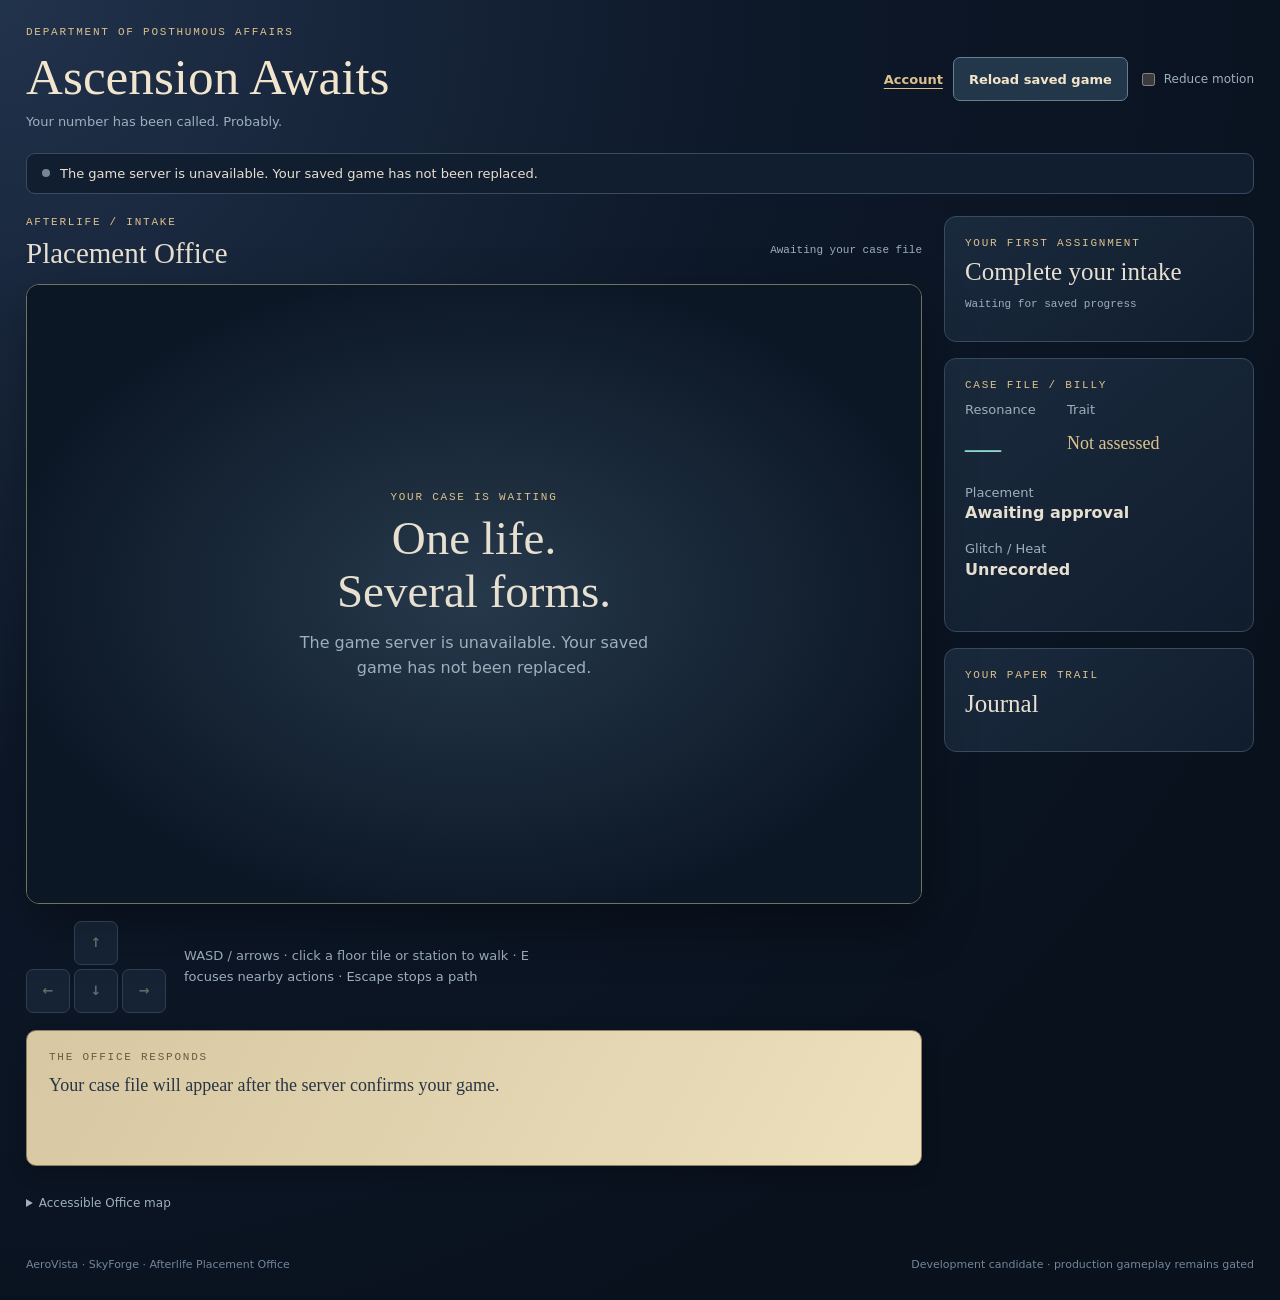
==== game/index.html @ ff219acd "feat(game): connect 9x7 Office intake and first saved Glitch consequence" ====
<!doctype html>
<html lang="en"><head><meta charset="utf-8"><meta name="viewport" content="width=device-width,initial-scale=1">
<title>Ascension Awaits — Afterlife Placement Office</title><link rel="icon" type="image/svg+xml" href="./office-icon.svg"><link rel="stylesheet" href="./office.css"></head>
<body><div class="shell"><header><div><p class="eyebrow">DEPARTMENT OF POSTHUMOUS AFFAIRS</p><h1>Ascension Awaits</h1><p class="subtitle">Your number has been called. Probably.</p></div>
<nav aria-label="Game navigation"><a href="../">Account</a><button id="reload-game" type="button">Reload saved game</button><label class="motion"><input type="checkbox" id="reduce-motion"> Reduce motion</label></nav></header>
<div class="connection"><span class="dot" id="connection-dot"></span><span id="connection-status" role="status">Connecting to your saved game…</span><span id="save-revision"></span></div>
<main class="play-layout"><section aria-label="Afterlife Office"><div class="scene-heading"><div><p class="eyebrow">AFTERLIFE / INTAKE</p><h2>Placement Office</h2></div><output id="position">Awaiting your case file</output></div>
<div class="scene-wrap"><div id="office-scene" class="scene-box" aria-label="Server-owned Afterlife Office scene"></div><div id="scene-cover"><p class="eyebrow">YOUR CASE IS WAITING</p><h2>One life.<br>Several forms.</h2><p id="cover-message">Loading your saved Office.</p><button id="begin-game" hidden>Begin Billy’s intake</button><a id="sign-in" href="https://ascension-auth.aerovista.us/login?next=%2Fgame%2F" hidden>Sign in with AeroVista</a></div></div>
<p id="scene-warning" class="quiet" hidden>The scene could not load. The accessible map and committed actions below remain available.</p>
<div class="controls"><div class="dpad" aria-label="Movement controls"><button data-direction="north" aria-label="Move north">↑</button><button data-direction="west" aria-label="Move west">←</button><button data-direction="south" aria-label="Move south">↓</button><button data-direction="east" aria-label="Move east">→</button></div><p class="quiet">WASD / arrows · click a floor tile or station to walk · E focuses nearby actions · Escape stops a path</p></div>
<section class="paper" aria-label="Current interaction"><p class="eyebrow">THE OFFICE RESPONDS</p><p id="latest-event" role="status">Your case file will appear after the server confirms your game.</p><div id="interaction-actions" class="action-row"></div></section>
<details class="map-details"><summary>Accessible Office map</summary><div id="accessible-map" role="group" aria-label="Office tiles"></div></details>
</section><aside><section class="panel" aria-label="Intake mission"><p class="eyebrow">YOUR FIRST ASSIGNMENT</p><h2>Complete your intake</h2><p id="mission-progress">Waiting for saved progress</p><ol id="mission-steps" class="mission-list"></ol><p id="intake-complete" class="complete" hidden>Intake complete. Your pass is ready.<small>This development build ends at the Placement Door.</small></p></section>
<section class="panel" aria-label="Billy case file"><p class="eyebrow">CASE FILE / BILLY</p><div class="assessment"><div><span class="quiet">Resonance</span><strong id="resonance">—</strong></div><div><span class="quiet">Trait</span><strong id="trait">Not assessed</strong></div></div><p id="trait-effect" class="quiet"></p><p><span class="quiet">Placement</span><br><strong id="placement">Awaiting approval</strong></p><p><span class="quiet">Glitch / Heat</span><br><strong id="glitch-status">Unrecorded</strong></p><ul id="inventory" class="inventory"></ul></section>
<section class="panel" aria-label="Saved journal"><p class="eyebrow">YOUR PAPER TRAIL</p><h2>Journal</h2><ol id="journal"></ol></section></aside></main>
<footer><span>AeroVista · SkyForge · Afterlife Placement Office</span><span id="build-scope">Development candidate · production gameplay remains gated</span></footer></div><script type="module" src="./main.mjs"></script></body></html>
---- game/office.css ----
:root{color-scheme:dark;font-family:system-ui,sans-serif;background:#09111d;color:#e7dfd0;--gold:#ddc28d;--muted:#9eafbd;--line:#394b60;--teal:#8edbd1}*{box-sizing:border-box}body{margin:0;background:radial-gradient(ellipse at top left,#21324b 0,#0d1829 42%,#09111d 80%);min-height:100vh}.shell{max-width:1440px;margin:auto;padding:26px}header{display:flex;justify-content:space-between;align-items:center;gap:20px;margin-bottom:20px}h1,h2,p{margin-top:0}h1{font:400 clamp(35px,4vw,54px) Georgia,serif;color:#f1e5ce;margin-bottom:6px}h2{font:400 25px Georgia,serif;margin-bottom:12px}.eyebrow{font:11px monospace;letter-spacing:.16em;color:var(--gold);margin-bottom:9px}.subtitle,.quiet{color:var(--muted);font-size:13px;line-height:1.6}.subtitle{margin:0}nav{display:flex;flex-wrap:wrap;align-items:center;gap:10px}button,a{font:600 13px system-ui,sans-serif}button{background:#23374b;border:1px solid #677e91;border-radius:7px;color:#f3e5c9;min-height:44px;padding:10px 15px;cursor:pointer}button:hover:not(:disabled){background:#344d65;border-color:var(--gold)}button:disabled{opacity:.4;cursor:default}button:focus-visible,a:focus-visible,summary:focus-visible{outline:3px solid var(--teal);outline-offset:3px}a{color:var(--gold);text-underline-offset:4px}.motion{font-size:12px;color:var(--muted);display:flex;align-items:center;gap:6px;min-height:44px}.connection{display:flex;align-items:center;gap:10px;padding:12px 15px;border:1px solid var(--line);border-radius:9px;background:#111e30;margin-bottom:22px;font-size:13px}.dot{width:8px;height:8px;flex:0 0 8px;border-radius:50%;background:#778594}.dot.ready{background:var(--teal);box-shadow:0 0 10px #8edbd155}#save-revision{margin-left:auto;color:var(--muted);font:11px monospace}.play-layout{display:grid;grid-template-columns:minmax(0,1fr) 310px;gap:22px}.scene-heading{display:flex;align-items:center;justify-content:space-between;gap:12px}.scene-heading h2{font-size:29px;margin-bottom:14px}output{font:11px monospace;color:var(--muted)}.scene-wrap{position:relative;border:1px solid #6e755f;border-radius:13px;overflow:hidden;background:#0a1321;box-shadow:0 22px 55px #0005}.scene-box{width:100%;aspect-ratio:920/636}.scene-box canvas{display:block;max-width:100%}#scene-cover{position:absolute;inset:0;display:flex;flex-direction:column;align-items:center;justify-content:center;text-align:center;padding:25px;background:radial-gradient(ellipse at center,#26394b,#0c1726 75%)}#scene-cover[hidden]{display:none}#scene-cover h2{font-size:clamp(27px,4vw,47px);line-height:1.13}#scene-cover p:not(.eyebrow){max-width:380px;color:var(--muted);line-height:1.6}#begin-game{background:var(--gold);color:#142234;border-color:var(--gold)}#sign-in{margin-top:14px}.controls{display:flex;gap:18px;align-items:center;padding:17px 0}.controls>p{max-width:350px;margin:0}.dpad{display:grid;grid-template-columns:repeat(3,44px);gap:4px;flex-shrink:0}.dpad button{padding:0}.dpad [data-direction=north]{grid-column:2}.dpad [data-direction=west]{grid-column:1}.dpad [data-direction=south]{grid-column:2}.dpad [data-direction=east]{grid-column:3}.paper{padding:20px 22px;border:1px solid #8e805e;border-radius:10px;background:linear-gradient(120deg,#d7c7a3,#eee0bd);color:#283543;box-shadow:0 6px 20px #0003}.paper .eyebrow{color:#6c5940}.paper>p:not(.eyebrow){font:18px/1.55 Georgia,serif;min-height:55px}.paper button{background:#263c4e;color:#f5e5c9}.action-row{display:flex;flex-wrap:wrap;gap:8px}.panel{padding:20px;border:1px solid var(--line);background:linear-gradient(140deg,#1a2a3d,#101d2d);border-radius:12px;margin-bottom:16px}.mission-list{list-style:none;margin:0;padding:0;display:grid;gap:12px}.mission-list li{font-size:13px;color:#aab9c6;line-height:1.45;display:flex;gap:9px}.mission-list li:before{content:'○';color:#718da5}.mission-list li.done{color:#dce6de}.mission-list li.done:before{content:'✓';color:var(--teal)}#mission-progress{font:11px monospace;color:var(--muted)}.complete{padding:12px;background:#29483e;border:1px solid #638e70;border-radius:6px;color:#dcf0df;line-height:1.5}.complete small{display:block;color:#b0c9b6;margin-top:7px}.assessment{display:grid;grid-template-columns:90px 1fr;gap:12px}.assessment>div{display:flex;flex-direction:column;gap:6px}#resonance{font:36px Georgia,serif;color:var(--teal)}#trait{font:18px Georgia,serif;color:var(--gold);padding-top:6px}.inventory{list-style:none;padding:0;display:grid;gap:8px}.inventory li{padding:8px 10px;border:1px solid #496070;background:#12283a;border-radius:5px;font-size:12px}#journal{padding-left:17px;font:13px/1.55 Georgia,serif;color:#becbd5}#journal li+li{margin-top:10px}.map-details{margin-top:18px;color:var(--muted)}summary{cursor:pointer;font-size:12px;min-height:44px;padding:12px 0}#accessible-map{display:grid;grid-template-columns:repeat(9,minmax(0,1fr));gap:3px}#accessible-map button{padding:3px;min-width:0;font-size:10px;overflow-wrap:anywhere;min-height:44px}#accessible-map .occupied{border-color:var(--teal);color:var(--teal)}footer{display:flex;justify-content:space-between;gap:14px;flex-wrap:wrap;padding:30px 0 0;font-size:11px;color:#71869a}[hidden]{display:none!important}@media(max-width:1050px){.play-layout{grid-template-columns:minmax(0,1fr) 280px}.shell{padding:18px}.panel{padding:16px}}@media(max-width:820px){header{align-items:flex-start;flex-direction:column}.play-layout{grid-template-columns:minmax(0,1fr)}aside{display:grid;grid-template-columns:repeat(2,minmax(0,1fr));gap:14px}.panel{margin:0}.panel:last-child{grid-column:1/-1}.connection{flex-wrap:wrap}.scene-heading h2{font-size:25px}}@media(max-width:500px){.shell{padding:13px}h1{font-size:37px}nav{gap:9px}.connection{font-size:12px}#save-revision{margin-left:18px}.scene-heading{align-items:flex-start;flex-direction:column;gap:0}output{margin-bottom:12px}.controls{gap:12px}.paper{padding:17px}.paper>p:not(.eyebrow){font-size:17px}aside{grid-template-columns:1fr}.panel:last-child{grid-column:auto}#accessible-map button{font-size:8px;min-height:44px}footer{font-size:10px}}@media(prefers-reduced-motion:reduce){*{scroll-behavior:auto!important}}
.scene-box{min-height:300px}.map-details{max-width:100%;overflow-x:auto}
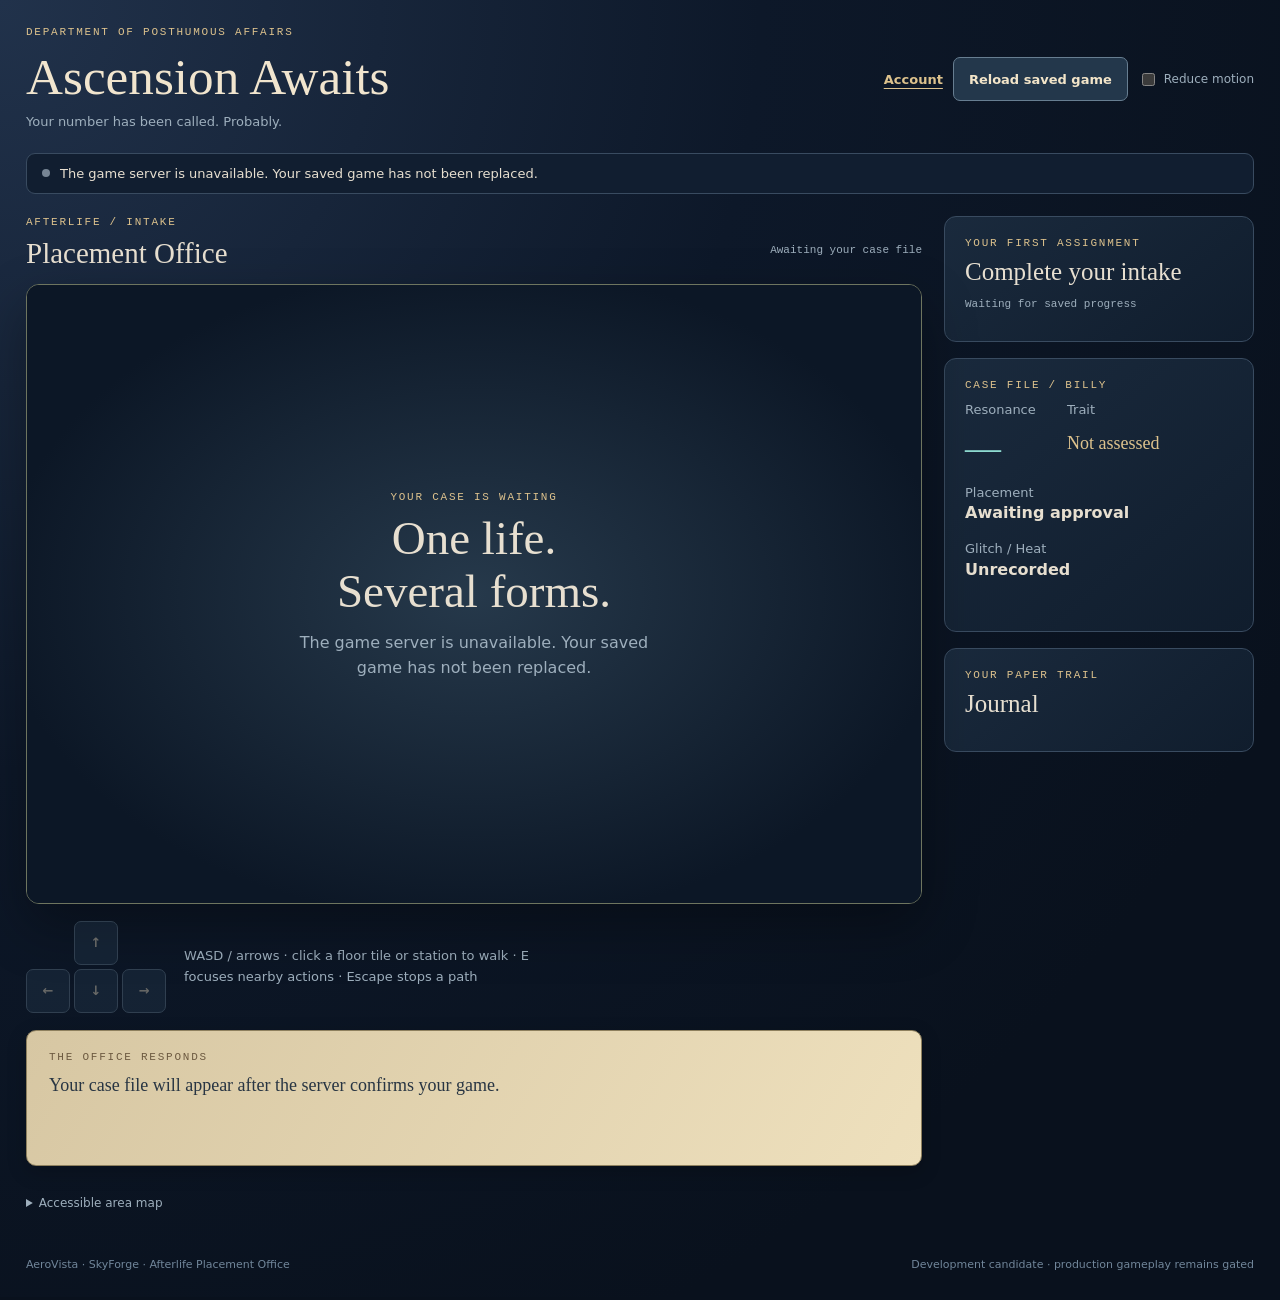
==== commit bedbd98a: "feat(game): connect Hallway checkpoint to saved assistance and scrutiny" ====
--- a/game/index.html
+++ b/game/index.html
@@ -4,13 +4,13 @@
 <body><div class="shell"><header><div><p class="eyebrow">DEPARTMENT OF POSTHUMOUS AFFAIRS</p><h1>Ascension Awaits</h1><p class="subtitle">Your number has been called. Probably.</p></div>
 <nav aria-label="Game navigation"><a href="../">Account</a><button id="reload-game" type="button">Reload saved game</button><label class="motion"><input type="checkbox" id="reduce-motion"> Reduce motion</label></nav></header>
 <div class="connection"><span class="dot" id="connection-dot"></span><span id="connection-status" role="status">Connecting to your saved game…</span><span id="save-revision"></span></div>
-<main class="play-layout"><section aria-label="Afterlife Office"><div class="scene-heading"><div><p class="eyebrow">AFTERLIFE / INTAKE</p><h2>Placement Office</h2></div><output id="position">Awaiting your case file</output></div>
-<div class="scene-wrap"><div id="office-scene" class="scene-box" aria-label="Server-owned Afterlife Office scene"></div><div id="scene-cover"><p class="eyebrow">YOUR CASE IS WAITING</p><h2>One life.<br>Several forms.</h2><p id="cover-message">Loading your saved Office.</p><button id="begin-game" hidden>Begin Billy’s intake</button><a id="sign-in" href="https://ascension-auth.aerovista.us/login?next=%2Fgame%2F" hidden>Sign in with AeroVista</a></div></div>
+<main class="play-layout"><section aria-label="Current game area"><div class="scene-heading"><div><p class="eyebrow" id="scene-area">AFTERLIFE / INTAKE</p><h2 id="scene-title">Placement Office</h2></div><output id="position">Awaiting your case file</output></div>
+<div class="scene-wrap"><div id="office-scene" class="scene-box" aria-label="Server-owned game scene"></div><div id="scene-cover"><p class="eyebrow">YOUR CASE IS WAITING</p><h2>One life.<br>Several forms.</h2><p id="cover-message">Loading your saved Office.</p><button id="begin-game" hidden>Begin Billy’s intake</button><a id="sign-in" href="https://ascension-auth.aerovista.us/login?next=%2F" hidden>Sign in with AeroVista</a></div></div>
 <p id="scene-warning" class="quiet" hidden>The scene could not load. The accessible map and committed actions below remain available.</p>
 <div class="controls"><div class="dpad" aria-label="Movement controls"><button data-direction="north" aria-label="Move north">↑</button><button data-direction="west" aria-label="Move west">←</button><button data-direction="south" aria-label="Move south">↓</button><button data-direction="east" aria-label="Move east">→</button></div><p class="quiet">WASD / arrows · click a floor tile or station to walk · E focuses nearby actions · Escape stops a path</p></div>
 <section class="paper" aria-label="Current interaction"><p class="eyebrow">THE OFFICE RESPONDS</p><p id="latest-event" role="status">Your case file will appear after the server confirms your game.</p><div id="interaction-actions" class="action-row"></div></section>
-<details class="map-details"><summary>Accessible Office map</summary><div id="accessible-map" role="group" aria-label="Office tiles"></div></details>
-</section><aside><section class="panel" aria-label="Intake mission"><p class="eyebrow">YOUR FIRST ASSIGNMENT</p><h2>Complete your intake</h2><p id="mission-progress">Waiting for saved progress</p><ol id="mission-steps" class="mission-list"></ol><p id="intake-complete" class="complete" hidden>Intake complete. Your pass is ready.<small>This development build ends at the Placement Door.</small></p></section>
-<section class="panel" aria-label="Billy case file"><p class="eyebrow">CASE FILE / BILLY</p><div class="assessment"><div><span class="quiet">Resonance</span><strong id="resonance">—</strong></div><div><span class="quiet">Trait</span><strong id="trait">Not assessed</strong></div></div><p id="trait-effect" class="quiet"></p><p><span class="quiet">Placement</span><br><strong id="placement">Awaiting approval</strong></p><p><span class="quiet">Glitch / Heat</span><br><strong id="glitch-status">Unrecorded</strong></p><ul id="inventory" class="inventory"></ul></section>
+<details class="map-details"><summary>Accessible area map</summary><div id="accessible-map" role="group" aria-label="Area tiles"></div></details>
+</section><aside><section class="panel" aria-label="Intake mission"><p class="eyebrow">YOUR FIRST ASSIGNMENT</p><h2 id="mission-title">Complete your intake</h2><p id="mission-progress">Waiting for saved progress</p><ol id="mission-steps" class="mission-list"></ol><p id="intake-complete" class="complete" hidden>Intake complete. Your pass is ready.<small>The Hallway is waiting.</small></p></section>
+<section class="panel" aria-label="Billy case file"><p class="eyebrow">CASE FILE / BILLY</p><div class="assessment"><div><span class="quiet">Resonance</span><strong id="resonance">—</strong></div><div><span class="quiet">Trait</span><strong id="trait">Not assessed</strong></div></div><p id="trait-effect" class="quiet"></p><p><span class="quiet">Placement</span><br><strong id="placement">Awaiting approval</strong></p><p><span class="quiet">Glitch / Heat</span><br><strong id="glitch-status">Unrecorded</strong></p><p id="hallway-status" class="quiet" hidden></p><ul id="inventory" class="inventory"></ul></section>
 <section class="panel" aria-label="Saved journal"><p class="eyebrow">YOUR PAPER TRAIL</p><h2>Journal</h2><ol id="journal"></ol></section></aside></main>
 <footer><span>AeroVista · SkyForge · Afterlife Placement Office</span><span id="build-scope">Development candidate · production gameplay remains gated</span></footer></div><script type="module" src="./main.mjs"></script></body></html>
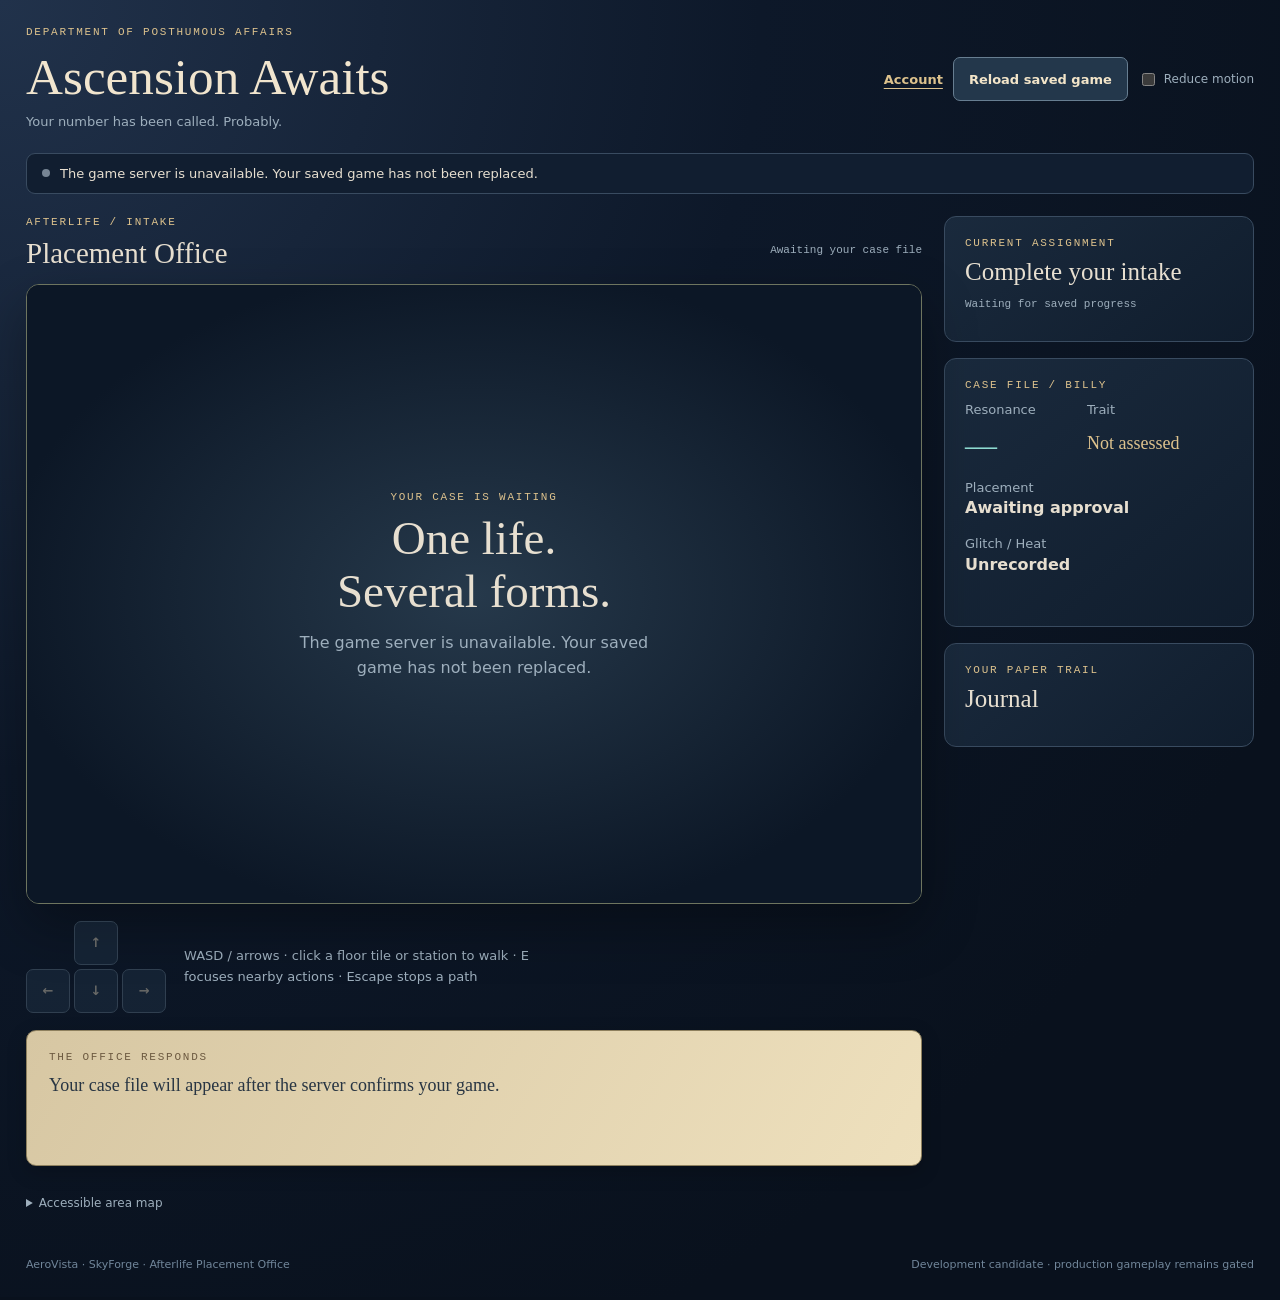
==== commit aa5d6267: "fix(game): keep case scores readable across Hallway layouts" ====
--- a/game/index.html
+++ b/game/index.html
@@ -1,6 +1,6 @@
 <!doctype html>
 <html lang="en"><head><meta charset="utf-8"><meta name="viewport" content="width=device-width,initial-scale=1">
-<title>Ascension Awaits — Afterlife Placement Office</title><link rel="icon" type="image/svg+xml" href="./office-icon.svg"><link rel="stylesheet" href="./office.css"></head>
+<title>Ascension Awaits — Office and Hallway</title><link rel="icon" type="image/svg+xml" href="./office-icon.svg"><link rel="stylesheet" href="./office.css"></head>
 <body><div class="shell"><header><div><p class="eyebrow">DEPARTMENT OF POSTHUMOUS AFFAIRS</p><h1>Ascension Awaits</h1><p class="subtitle">Your number has been called. Probably.</p></div>
 <nav aria-label="Game navigation"><a href="../">Account</a><button id="reload-game" type="button">Reload saved game</button><label class="motion"><input type="checkbox" id="reduce-motion"> Reduce motion</label></nav></header>
 <div class="connection"><span class="dot" id="connection-dot"></span><span id="connection-status" role="status">Connecting to your saved game…</span><span id="save-revision"></span></div>
@@ -8,9 +8,9 @@
 <div class="scene-wrap"><div id="office-scene" class="scene-box" aria-label="Server-owned game scene"></div><div id="scene-cover"><p class="eyebrow">YOUR CASE IS WAITING</p><h2>One life.<br>Several forms.</h2><p id="cover-message">Loading your saved Office.</p><button id="begin-game" hidden>Begin Billy’s intake</button><a id="sign-in" href="https://ascension-auth.aerovista.us/login?next=%2F" hidden>Sign in with AeroVista</a></div></div>
 <p id="scene-warning" class="quiet" hidden>The scene could not load. The accessible map and committed actions below remain available.</p>
 <div class="controls"><div class="dpad" aria-label="Movement controls"><button data-direction="north" aria-label="Move north">↑</button><button data-direction="west" aria-label="Move west">←</button><button data-direction="south" aria-label="Move south">↓</button><button data-direction="east" aria-label="Move east">→</button></div><p class="quiet">WASD / arrows · click a floor tile or station to walk · E focuses nearby actions · Escape stops a path</p></div>
-<section class="paper" aria-label="Current interaction"><p class="eyebrow">THE OFFICE RESPONDS</p><p id="latest-event" role="status">Your case file will appear after the server confirms your game.</p><div id="interaction-actions" class="action-row"></div></section>
+<section class="paper" aria-label="Current interaction"><p class="eyebrow" id="response-label">THE OFFICE RESPONDS</p><p id="latest-event" role="status">Your case file will appear after the server confirms your game.</p><div id="interaction-actions" class="action-row"></div></section>
 <details class="map-details"><summary>Accessible area map</summary><div id="accessible-map" role="group" aria-label="Area tiles"></div></details>
-</section><aside><section class="panel" aria-label="Intake mission"><p class="eyebrow">YOUR FIRST ASSIGNMENT</p><h2 id="mission-title">Complete your intake</h2><p id="mission-progress">Waiting for saved progress</p><ol id="mission-steps" class="mission-list"></ol><p id="intake-complete" class="complete" hidden>Intake complete. Your pass is ready.<small>The Hallway is waiting.</small></p></section>
+</section><aside><section class="panel" aria-label="Intake mission"><p class="eyebrow">CURRENT ASSIGNMENT</p><h2 id="mission-title">Complete your intake</h2><p id="mission-progress">Waiting for saved progress</p><ol id="mission-steps" class="mission-list"></ol><p id="intake-complete" class="complete" hidden>Intake complete. Your pass is ready.<small>The Hallway is waiting.</small></p></section>
 <section class="panel" aria-label="Billy case file"><p class="eyebrow">CASE FILE / BILLY</p><div class="assessment"><div><span class="quiet">Resonance</span><strong id="resonance">—</strong></div><div><span class="quiet">Trait</span><strong id="trait">Not assessed</strong></div></div><p id="trait-effect" class="quiet"></p><p><span class="quiet">Placement</span><br><strong id="placement">Awaiting approval</strong></p><p><span class="quiet">Glitch / Heat</span><br><strong id="glitch-status">Unrecorded</strong></p><p id="hallway-status" class="quiet" hidden></p><ul id="inventory" class="inventory"></ul></section>
 <section class="panel" aria-label="Saved journal"><p class="eyebrow">YOUR PAPER TRAIL</p><h2>Journal</h2><ol id="journal"></ol></section></aside></main>
 <footer><span>AeroVista · SkyForge · Afterlife Placement Office</span><span id="build-scope">Development candidate · production gameplay remains gated</span></footer></div><script type="module" src="./main.mjs"></script></body></html>
--- a/game/office.css
+++ b/game/office.css
@@ -1,2 +1,2 @@
-:root{color-scheme:dark;font-family:system-ui,sans-serif;background:#09111d;color:#e7dfd0;--gold:#ddc28d;--muted:#9eafbd;--line:#394b60;--teal:#8edbd1}*{box-sizing:border-box}body{margin:0;background:radial-gradient(ellipse at top left,#21324b 0,#0d1829 42%,#09111d 80%);min-height:100vh}.shell{max-width:1440px;margin:auto;padding:26px}header{display:flex;justify-content:space-between;align-items:center;gap:20px;margin-bottom:20px}h1,h2,p{margin-top:0}h1{font:400 clamp(35px,4vw,54px) Georgia,serif;color:#f1e5ce;margin-bottom:6px}h2{font:400 25px Georgia,serif;margin-bottom:12px}.eyebrow{font:11px monospace;letter-spacing:.16em;color:var(--gold);margin-bottom:9px}.subtitle,.quiet{color:var(--muted);font-size:13px;line-height:1.6}.subtitle{margin:0}nav{display:flex;flex-wrap:wrap;align-items:center;gap:10px}button,a{font:600 13px system-ui,sans-serif}button{background:#23374b;border:1px solid #677e91;border-radius:7px;color:#f3e5c9;min-height:44px;padding:10px 15px;cursor:pointer}button:hover:not(:disabled){background:#344d65;border-color:var(--gold)}button:disabled{opacity:.4;cursor:default}button:focus-visible,a:focus-visible,summary:focus-visible{outline:3px solid var(--teal);outline-offset:3px}a{color:var(--gold);text-underline-offset:4px}.motion{font-size:12px;color:var(--muted);display:flex;align-items:center;gap:6px;min-height:44px}.connection{display:flex;align-items:center;gap:10px;padding:12px 15px;border:1px solid var(--line);border-radius:9px;background:#111e30;margin-bottom:22px;font-size:13px}.dot{width:8px;height:8px;flex:0 0 8px;border-radius:50%;background:#778594}.dot.ready{background:var(--teal);box-shadow:0 0 10px #8edbd155}#save-revision{margin-left:auto;color:var(--muted);font:11px monospace}.play-layout{display:grid;grid-template-columns:minmax(0,1fr) 310px;gap:22px}.scene-heading{display:flex;align-items:center;justify-content:space-between;gap:12px}.scene-heading h2{font-size:29px;margin-bottom:14px}output{font:11px monospace;color:var(--muted)}.scene-wrap{position:relative;border:1px solid #6e755f;border-radius:13px;overflow:hidden;background:#0a1321;box-shadow:0 22px 55px #0005}.scene-box{width:100%;aspect-ratio:920/636}.scene-box canvas{display:block;max-width:100%}#scene-cover{position:absolute;inset:0;display:flex;flex-direction:column;align-items:center;justify-content:center;text-align:center;padding:25px;background:radial-gradient(ellipse at center,#26394b,#0c1726 75%)}#scene-cover[hidden]{display:none}#scene-cover h2{font-size:clamp(27px,4vw,47px);line-height:1.13}#scene-cover p:not(.eyebrow){max-width:380px;color:var(--muted);line-height:1.6}#begin-game{background:var(--gold);color:#142234;border-color:var(--gold)}#sign-in{margin-top:14px}.controls{display:flex;gap:18px;align-items:center;padding:17px 0}.controls>p{max-width:350px;margin:0}.dpad{display:grid;grid-template-columns:repeat(3,44px);gap:4px;flex-shrink:0}.dpad button{padding:0}.dpad [data-direction=north]{grid-column:2}.dpad [data-direction=west]{grid-column:1}.dpad [data-direction=south]{grid-column:2}.dpad [data-direction=east]{grid-column:3}.paper{padding:20px 22px;border:1px solid #8e805e;border-radius:10px;background:linear-gradient(120deg,#d7c7a3,#eee0bd);color:#283543;box-shadow:0 6px 20px #0003}.paper .eyebrow{color:#6c5940}.paper>p:not(.eyebrow){font:18px/1.55 Georgia,serif;min-height:55px}.paper button{background:#263c4e;color:#f5e5c9}.action-row{display:flex;flex-wrap:wrap;gap:8px}.panel{padding:20px;border:1px solid var(--line);background:linear-gradient(140deg,#1a2a3d,#101d2d);border-radius:12px;margin-bottom:16px}.mission-list{list-style:none;margin:0;padding:0;display:grid;gap:12px}.mission-list li{font-size:13px;color:#aab9c6;line-height:1.45;display:flex;gap:9px}.mission-list li:before{content:'○';color:#718da5}.mission-list li.done{color:#dce6de}.mission-list li.done:before{content:'✓';color:var(--teal)}#mission-progress{font:11px monospace;color:var(--muted)}.complete{padding:12px;background:#29483e;border:1px solid #638e70;border-radius:6px;color:#dcf0df;line-height:1.5}.complete small{display:block;color:#b0c9b6;margin-top:7px}.assessment{display:grid;grid-template-columns:90px 1fr;gap:12px}.assessment>div{display:flex;flex-direction:column;gap:6px}#resonance{font:36px Georgia,serif;color:var(--teal)}#trait{font:18px Georgia,serif;color:var(--gold);padding-top:6px}.inventory{list-style:none;padding:0;display:grid;gap:8px}.inventory li{padding:8px 10px;border:1px solid #496070;background:#12283a;border-radius:5px;font-size:12px}#journal{padding-left:17px;font:13px/1.55 Georgia,serif;color:#becbd5}#journal li+li{margin-top:10px}.map-details{margin-top:18px;color:var(--muted)}summary{cursor:pointer;font-size:12px;min-height:44px;padding:12px 0}#accessible-map{display:grid;grid-template-columns:repeat(9,minmax(0,1fr));gap:3px}#accessible-map button{padding:3px;min-width:0;font-size:10px;overflow-wrap:anywhere;min-height:44px}#accessible-map .occupied{border-color:var(--teal);color:var(--teal)}footer{display:flex;justify-content:space-between;gap:14px;flex-wrap:wrap;padding:30px 0 0;font-size:11px;color:#71869a}[hidden]{display:none!important}@media(max-width:1050px){.play-layout{grid-template-columns:minmax(0,1fr) 280px}.shell{padding:18px}.panel{padding:16px}}@media(max-width:820px){header{align-items:flex-start;flex-direction:column}.play-layout{grid-template-columns:minmax(0,1fr)}aside{display:grid;grid-template-columns:repeat(2,minmax(0,1fr));gap:14px}.panel{margin:0}.panel:last-child{grid-column:1/-1}.connection{flex-wrap:wrap}.scene-heading h2{font-size:25px}}@media(max-width:500px){.shell{padding:13px}h1{font-size:37px}nav{gap:9px}.connection{font-size:12px}#save-revision{margin-left:18px}.scene-heading{align-items:flex-start;flex-direction:column;gap:0}output{margin-bottom:12px}.controls{gap:12px}.paper{padding:17px}.paper>p:not(.eyebrow){font-size:17px}aside{grid-template-columns:1fr}.panel:last-child{grid-column:auto}#accessible-map button{font-size:8px;min-height:44px}footer{font-size:10px}}@media(prefers-reduced-motion:reduce){*{scroll-behavior:auto!important}}
+:root{color-scheme:dark;font-family:system-ui,sans-serif;background:#09111d;color:#e7dfd0;--gold:#ddc28d;--muted:#9eafbd;--line:#394b60;--teal:#8edbd1}*{box-sizing:border-box}body{margin:0;background:radial-gradient(ellipse at top left,#21324b 0,#0d1829 42%,#09111d 80%);min-height:100vh}.shell{max-width:1440px;margin:auto;padding:26px}header{display:flex;justify-content:space-between;align-items:center;gap:20px;margin-bottom:20px}h1,h2,p{margin-top:0}h1{font:400 clamp(35px,4vw,54px) Georgia,serif;color:#f1e5ce;margin-bottom:6px}h2{font:400 25px Georgia,serif;margin-bottom:12px}.eyebrow{font:11px monospace;letter-spacing:.16em;color:var(--gold);margin-bottom:9px}.subtitle,.quiet{color:var(--muted);font-size:13px;line-height:1.6}.subtitle{margin:0}nav{display:flex;flex-wrap:wrap;align-items:center;gap:10px}button,a{font:600 13px system-ui,sans-serif}button{background:#23374b;border:1px solid #677e91;border-radius:7px;color:#f3e5c9;min-height:44px;padding:10px 15px;cursor:pointer}button:hover:not(:disabled){background:#344d65;border-color:var(--gold)}button:disabled{opacity:.4;cursor:default}button:focus-visible,a:focus-visible,summary:focus-visible{outline:3px solid var(--teal);outline-offset:3px}a{color:var(--gold);text-underline-offset:4px}.motion{font-size:12px;color:var(--muted);display:flex;align-items:center;gap:6px;min-height:44px}.connection{display:flex;align-items:center;gap:10px;padding:12px 15px;border:1px solid var(--line);border-radius:9px;background:#111e30;margin-bottom:22px;font-size:13px}.dot{width:8px;height:8px;flex:0 0 8px;border-radius:50%;background:#778594}.dot.ready{background:var(--teal);box-shadow:0 0 10px #8edbd155}#save-revision{margin-left:auto;color:var(--muted);font:11px monospace}.play-layout{display:grid;grid-template-columns:minmax(0,1fr) 310px;gap:22px}.scene-heading{display:flex;align-items:center;justify-content:space-between;gap:12px}.scene-heading h2{font-size:29px;margin-bottom:14px}output{font:11px monospace;color:var(--muted)}.scene-wrap{position:relative;border:1px solid #6e755f;border-radius:13px;overflow:hidden;background:#0a1321;box-shadow:0 22px 55px #0005}.scene-box{width:100%;aspect-ratio:920/636}.scene-box canvas{display:block;max-width:100%}#scene-cover{position:absolute;inset:0;display:flex;flex-direction:column;align-items:center;justify-content:center;text-align:center;padding:25px;background:radial-gradient(ellipse at center,#26394b,#0c1726 75%)}#scene-cover[hidden]{display:none}#scene-cover h2{font-size:clamp(27px,4vw,47px);line-height:1.13}#scene-cover p:not(.eyebrow){max-width:380px;color:var(--muted);line-height:1.6}#begin-game{background:var(--gold);color:#142234;border-color:var(--gold)}#sign-in{margin-top:14px}.controls{display:flex;gap:18px;align-items:center;padding:17px 0}.controls>p{max-width:350px;margin:0}.dpad{display:grid;grid-template-columns:repeat(3,44px);gap:4px;flex-shrink:0}.dpad button{padding:0}.dpad [data-direction=north]{grid-column:2}.dpad [data-direction=west]{grid-column:1}.dpad [data-direction=south]{grid-column:2}.dpad [data-direction=east]{grid-column:3}.paper{padding:20px 22px;border:1px solid #8e805e;border-radius:10px;background:linear-gradient(120deg,#d7c7a3,#eee0bd);color:#283543;box-shadow:0 6px 20px #0003}.paper .eyebrow{color:#6c5940}.paper>p:not(.eyebrow){font:18px/1.55 Georgia,serif;min-height:55px}.paper button{background:#263c4e;color:#f5e5c9}.action-row{display:flex;flex-wrap:wrap;gap:8px}.panel{padding:20px;border:1px solid var(--line);background:linear-gradient(140deg,#1a2a3d,#101d2d);border-radius:12px;margin-bottom:16px}.mission-list{list-style:none;margin:0;padding:0;display:grid;gap:12px}.mission-list li{font-size:13px;color:#aab9c6;line-height:1.45;display:flex;gap:9px}.mission-list li:before{content:'○';color:#718da5}.mission-list li.done{color:#dce6de}.mission-list li.done:before{content:'✓';color:var(--teal)}#mission-progress{font:11px monospace;color:var(--muted)}.complete{padding:12px;background:#29483e;border:1px solid #638e70;border-radius:6px;color:#dcf0df;line-height:1.5}.complete small{display:block;color:#b0c9b6;margin-top:7px}.assessment{display:grid;grid-template-columns:110px 1fr;gap:12px}.assessment>div{display:flex;flex-direction:column;gap:6px}#resonance{font:32px Georgia,serif;white-space:nowrap;color:var(--teal)}#trait{font:18px Georgia,serif;color:var(--gold);padding-top:6px}.inventory{list-style:none;padding:0;display:grid;gap:8px}.inventory li{padding:8px 10px;border:1px solid #496070;background:#12283a;border-radius:5px;font-size:12px}#journal{padding-left:17px;font:13px/1.55 Georgia,serif;color:#becbd5}#journal li+li{margin-top:10px}.map-details{margin-top:18px;color:var(--muted)}summary{cursor:pointer;font-size:12px;min-height:44px;padding:12px 0}#accessible-map{display:grid;grid-template-columns:repeat(9,minmax(0,1fr));gap:3px}#accessible-map button{padding:3px;min-width:0;font-size:10px;overflow-wrap:anywhere;min-height:44px}#accessible-map .occupied{border-color:var(--teal);color:var(--teal)}footer{display:flex;justify-content:space-between;gap:14px;flex-wrap:wrap;padding:30px 0 0;font-size:11px;color:#71869a}[hidden]{display:none!important}@media(max-width:1050px){.play-layout{grid-template-columns:minmax(0,1fr) 280px}.shell{padding:18px}.panel{padding:16px}}@media(max-width:820px){header{align-items:flex-start;flex-direction:column}.play-layout{grid-template-columns:minmax(0,1fr)}aside{display:grid;grid-template-columns:repeat(2,minmax(0,1fr));gap:14px}.panel{margin:0}.panel:last-child{grid-column:1/-1}.connection{flex-wrap:wrap}.scene-heading h2{font-size:25px}}@media(max-width:500px){.shell{padding:13px}h1{font-size:37px}nav{gap:9px}.connection{font-size:12px}#save-revision{margin-left:18px}.scene-heading{align-items:flex-start;flex-direction:column;gap:0}output{margin-bottom:12px}.controls{gap:12px}.paper{padding:17px}.paper>p:not(.eyebrow){font-size:17px}aside{grid-template-columns:1fr}.panel:last-child{grid-column:auto}#accessible-map button{font-size:8px;min-height:44px}footer{font-size:10px}}@media(prefers-reduced-motion:reduce){*{scroll-behavior:auto!important}}
 .scene-box{min-height:300px}.map-details{max-width:100%;overflow-x:auto}
